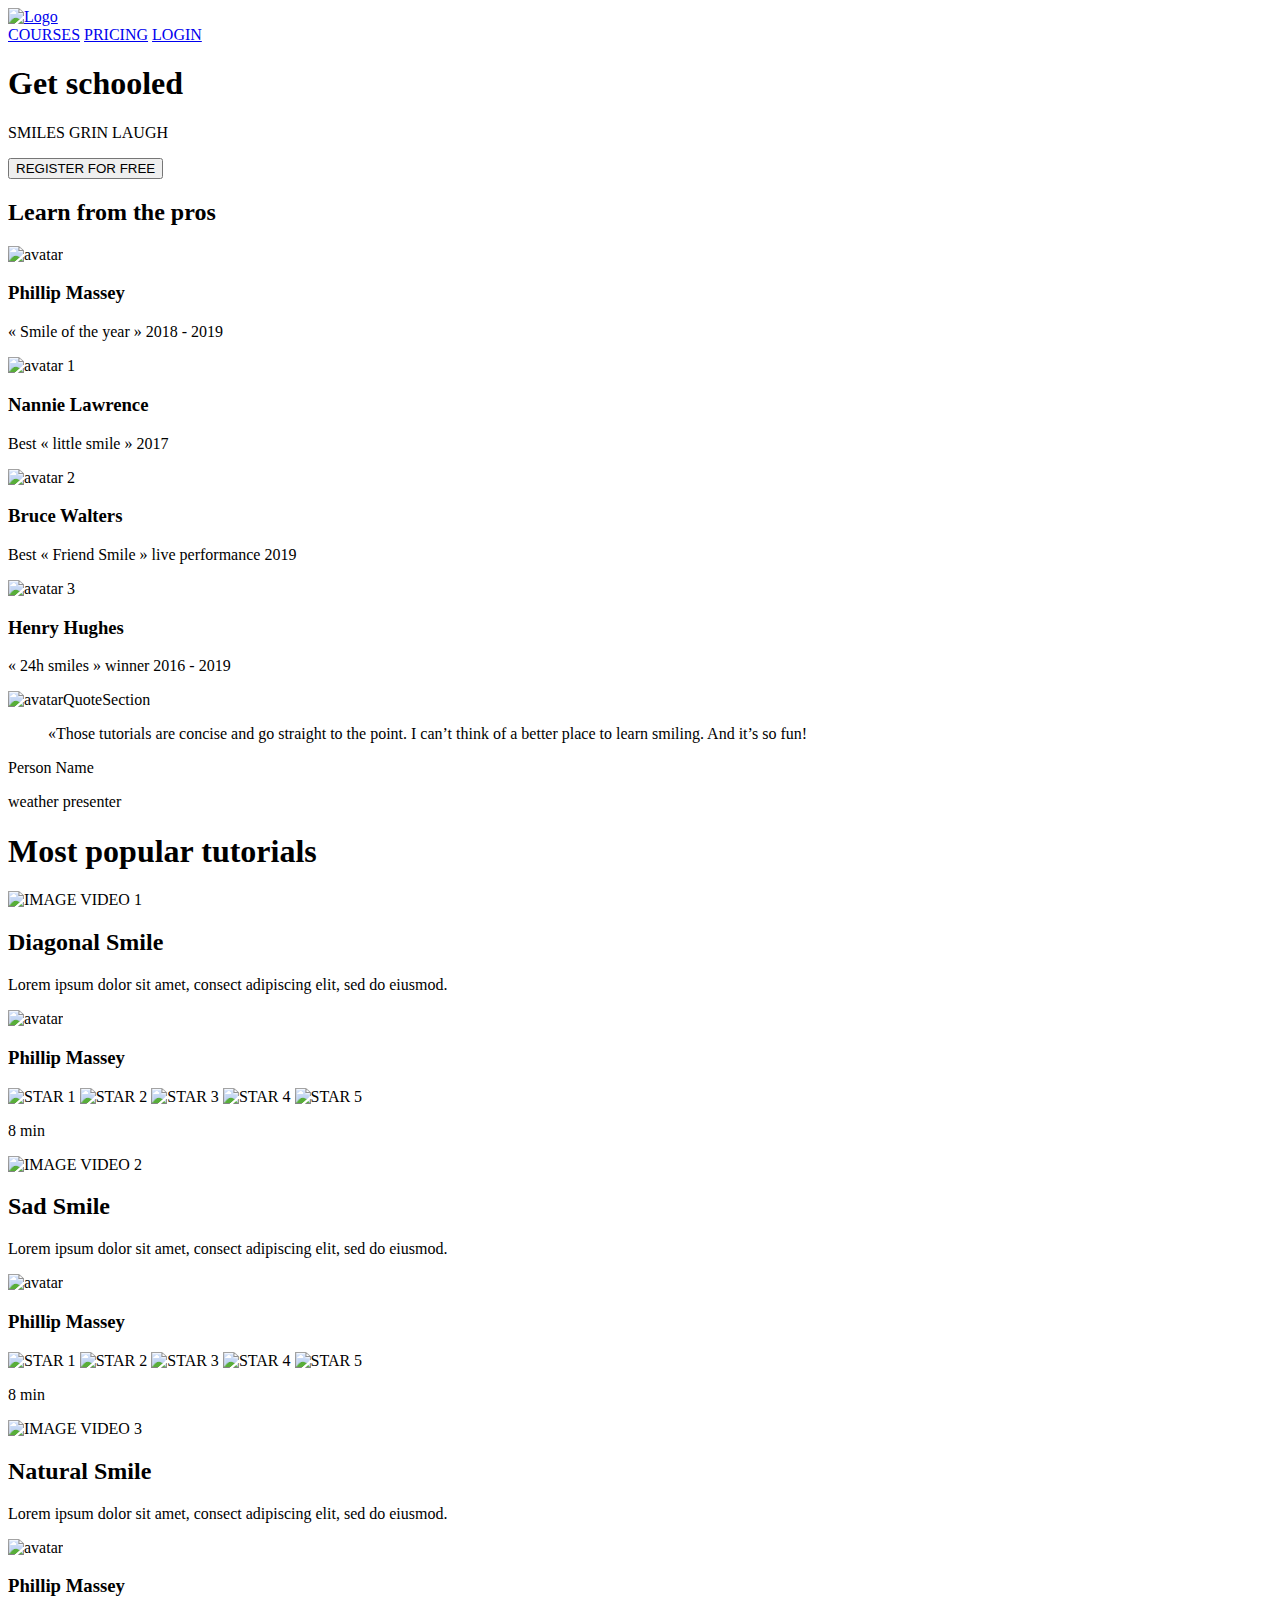
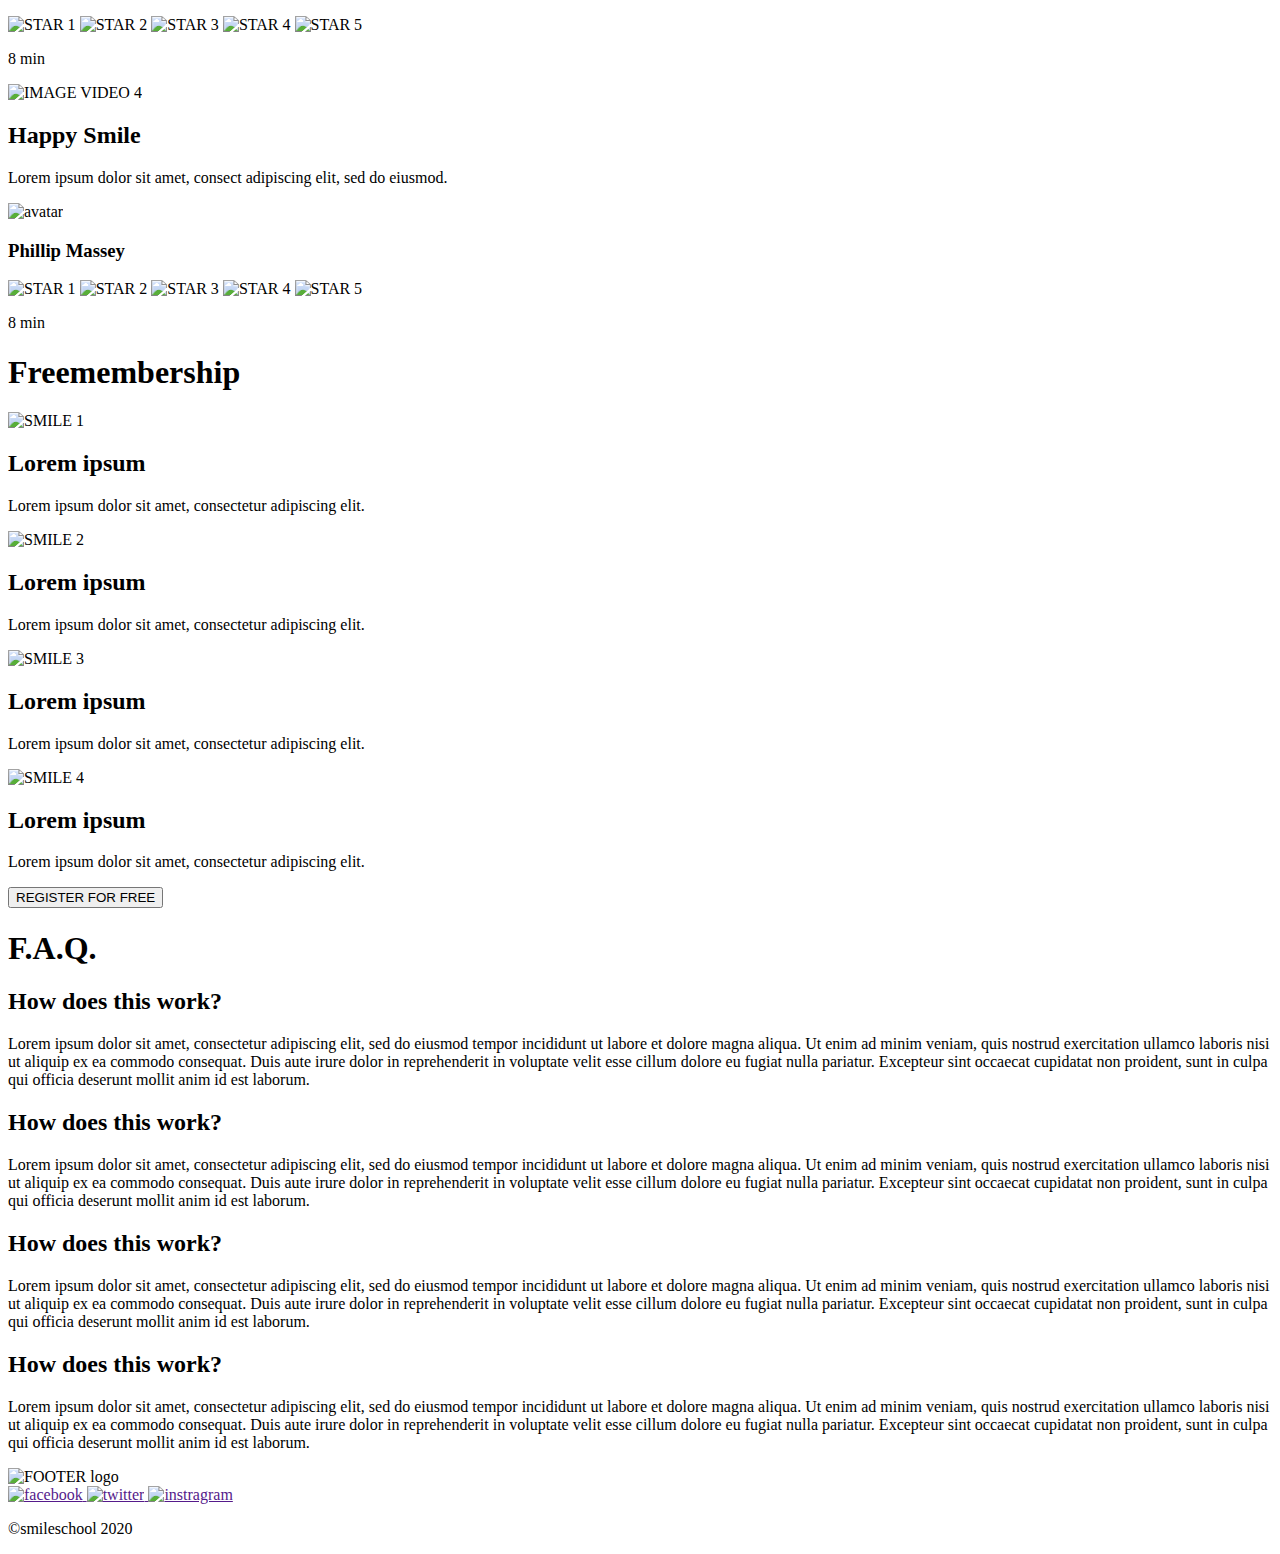
==== index.html @ b21d6a51 "Create index.html" ====
<!DOCTYPE html>
<html lang="en">

<head>
    <meta charset="UTF-8">
    <meta name="viewport" content="width=device-width, initial-scale=1.0">
    <title>Get schooled</title>
    <link rel="stylesheet" href="styles.css">
    <link href="https://fonts.googleapis.com/css2?family=Source+Sans+Pro:wght@200;400;600;700&display=swap" rel="stylesheet">


</head>

<body>
    <header>
        <div>
            <a href="#">
                <img src="./images/logo.svg" alt="Logo"/>
            </a>
        </div>        
        <div class="menu">
            <a href="#">COURSES</a>
            <a href="#">PRICING</a>
            <a href="#">LOGIN</a>
        </div>
    </header>
    <main>
       <section>
        <div class="Title">
            <h1>Get schooled</h1>
            <p>SMILES GRIN LAUGH</p>
            <button>REGISTER FOR FREE</button>
        </div >  
        <div class="pros">
            <h2><span class="highlight">Learn</span> from the pros</h2>
            <div class="avatar">
                <div>
                    <img src="./images/avatar.svg" alt="avatar"/>
                    <h3>Phillip Massey</h3>
                    <p>« Smile of the year » 2018 - 2019</p>
                </div>
                <div>
                    <img src="./images/avatar(1).svg" alt="avatar 1"/>
                    <h3>Nannie Lawrence</h3>
                    <p>Best « little smile » 2017</p>
                </div>
                <div>
                    <img src="./images/avatar(2).svg" alt="avatar 2"/>
                    <h3>Bruce Walters</h3>
                    <p>Best « Friend Smile » live performance 2019</p>
                </div>
                <div>
                    <img src="./images/avatar(3).svg" alt="avatar 3"/>
                    <h3>Henry Hughes</h3>
                    <p>« 24h smiles » winner 2016 - 2019</p>
                </div>
            </div>
        </div>      
       </section>
       <section class="testimonials">
        <div class="testimonialsDiv">
          <img src="./images/avatar(4).svg" alt="avatarQuoteSection">
          <div class="testimonailsText">
            <blockquote>
              «Those tutorials are concise and go straight to the point.
              I can’t think of a better place to learn smiling. And it’s so fun!
            </blockquote>
            <p class="person-name">Person Name</p>
            <p class="weather-presenter">weather presenter</p>
          </div>
        </div>
      </section>
       <section class="tutorials">
        <h1>Most <span class="highlight2">popular</span> tutorials</h1>
        <div class="videosContainer">
            <div class="play">
                <img class="video" src="./videos/preview.svg" alt="IMAGE VIDEO 1"/>
                <h2>Diagonal Smile</h2>
                <p class="tutorialsText">Lorem ipsum dolor sit amet, consect adipiscing elit, sed do eiusmod.</p>
                <div class="avatarAndName">
                    <img class="avatar1" src="./images/avatar.svg" alt="avatar"/>
                    <h3>Phillip Massey</h3>
                </div>
                <div class="star">
                    <img src="./images/Star_1.svg" alt="STAR 1">
                    <img src="./images/Star_1.svg" alt="STAR 2">
                    <img src="./images/Star_1.svg" alt="STAR 3">
                    <img src="./images/Star_1.svg" alt="STAR 4"> 
                    <img src="./images/Star_5.svg" alt="STAR 5">  
                </div>
                <p class="min">8 min</p>
            </div>
            <div class="play">
                <img class="video" src="./videos/preview 1.svg" alt="IMAGE VIDEO 2"/>
                <h2>Sad Smile</h2>
                <p class="tutorialsText">Lorem ipsum dolor sit amet, consect adipiscing elit, sed do eiusmod.</p>
                <div class="avatarAndName" >
                    <img class="avatar1" src="./images/avatar.svg" alt="avatar"/>
                    <h3>Phillip Massey</h3>
                </div>
                <div class="star">
                    <img src="./images/Star_1.svg" alt="STAR 1">
                    <img src="./images/Star_1.svg" alt="STAR 2">
                    <img src="./images/Star_1.svg" alt="STAR 3">
                    <img src="./images/Star_1.svg" alt="STAR 4">
                    <img src="./images/Star_5.svg" alt="STAR 5">  
                </div>
                <p class="min">8 min</p>
            </div>
            <div class="play">
                <img class="video" src="./videos/preview 2.svg" alt="IMAGE VIDEO 3"/>
                <h2>Natural Smile</h2>
                <p class="tutorialsText">Lorem ipsum dolor sit amet, consect adipiscing elit, sed do eiusmod.</p>
                <div class="avatarAndName">
                    <img class="avatar1" src="./images/avatar.svg" alt="avatar"/>
                    <h3>Phillip Massey</h3>
                </div>
                <div class="star">
                    <img src="./images/Star_1.svg" alt="STAR 1">
                    <img src="./images/Star_1.svg" alt="STAR 2">
                    <img src="./images/Star_1.svg" alt="STAR 3">
                    <img src="./images/Star_1.svg" alt="STAR 4">
                    <img src="./images/Star_5.svg" alt="STAR 5">  
                </div>
                <p class="min">8 min</p>
            </div>
            <div class="play">
                <img class="video" src="./videos/preview 3.svg" alt="IMAGE VIDEO 4"/>
                <h2>Happy Smile</h2>
                <p class="tutorialsText">Lorem ipsum dolor sit amet, consect adipiscing elit, sed do eiusmod.</p>
                <div class="avatarAndName">
                    <img class="avatar1" src="./images/avatar.svg" alt="avatar"/>
                    <h3>Phillip Massey</h3>
                </div>
                <div class="star">
                    <img src="./images/Star_1.svg" alt="STAR 1">
                    <img src="./images/Star_1.svg" alt="STAR 2">
                    <img src="./images/Star_1.svg" alt="STAR 3">
                    <img src="./images/Star_1.svg" alt="STAR 4">
                    <img src="./images/Star_5.svg" alt="STAR 5">  
                </div>
                <p class="min">8 min</p>
            </div>
        </div>
       </section>
       <section class="membership">
        <h1><span>Free</span>membership</h1>
        <div class="smileContainer">
            <div class="smile">
                <img src="./images/smile.svg" alt="SMILE 1">
                <h2>Lorem ipsum</h2>
                <p>Lorem ipsum dolor sit amet, consectetur adipiscing elit.</p>
            </div>
            <div class="smile">
                <img src="./images/smile.svg" alt="SMILE 2">
                <h2>Lorem ipsum</h2>
                <p>Lorem ipsum dolor sit amet, consectetur adipiscing elit.</p>
            </div>
            <div class="smile">
                <img src="./images/smile.svg" alt="SMILE 3">
                <h2>Lorem ipsum</h2>
                <p>Lorem ipsum dolor sit amet, consectetur adipiscing elit.</p>
            </div>
            <div class="smile">
                <img src="./images/smile.svg" alt="SMILE 4">
                <h2>Lorem ipsum</h2>
                <p>Lorem ipsum dolor sit amet, consectetur adipiscing elit.</p>
            </div>
        </div>
        <button>REGISTER FOR FREE</button>
       </section>
       <section class="faq">
        <h1>F.A.Q.</h1>
        <div class="faqContainer">
            <div class="question">
                <div>
                    <h2>How does this work?</h2>
                    <p>Lorem ipsum dolor sit amet, consectetur adipiscing elit, sed do eiusmod tempor incididunt ut labore et dolore magna aliqua. Ut enim ad minim veniam, quis nostrud exercitation ullamco laboris nisi ut aliquip ex ea commodo consequat. Duis aute irure dolor in reprehenderit in voluptate velit esse cillum dolore eu fugiat nulla pariatur. Excepteur sint occaecat cupidatat non proident, sunt in culpa qui officia deserunt mollit anim id est laborum.</p>
                </div>
                <div>
                    <h2>How does this work?</h2>
                    <p>Lorem ipsum dolor sit amet, consectetur adipiscing elit, sed do eiusmod tempor incididunt ut labore et dolore magna aliqua. Ut enim ad minim veniam, quis nostrud exercitation ullamco laboris nisi ut aliquip ex ea commodo consequat. Duis aute irure dolor in reprehenderit in voluptate velit esse cillum dolore eu fugiat nulla pariatur. Excepteur sint occaecat cupidatat non proident, sunt in culpa qui officia deserunt mollit anim id est laborum.</p>
                </div>
            </div>
            <div class="question">
                <div>
                    <h2>How does this work?</h2>
                    <p>Lorem ipsum dolor sit amet, consectetur adipiscing elit, sed do eiusmod tempor incididunt ut labore et dolore magna aliqua. Ut enim ad minim veniam, quis nostrud exercitation ullamco laboris nisi ut aliquip ex ea commodo consequat. Duis aute irure dolor in reprehenderit in voluptate velit esse cillum dolore eu fugiat nulla pariatur. Excepteur sint occaecat cupidatat non proident, sunt in culpa qui officia deserunt mollit anim id est laborum.</p>
                </div>
                <div>
                    <h2>How does this work?</h2>
                    <p>Lorem ipsum dolor sit amet, consectetur adipiscing elit, sed do eiusmod tempor incididunt ut labore et dolore magna aliqua. Ut enim ad minim veniam, quis nostrud exercitation ullamco laboris nisi ut aliquip ex ea commodo consequat. Duis aute irure dolor in reprehenderit in voluptate velit esse cillum dolore eu fugiat nulla pariatur. Excepteur sint occaecat cupidatat non proident, sunt in culpa qui officia deserunt mollit anim id est laborum.</p>
                </div>
            </div>
        </div>
       </section>
    </main>
    <footer>
        <div class="footerContainer">
            <div class="footerLogo">
                <img class="footerImg" src="./images/logo.svg" alt="FOOTER logo">
                <div class="footerLogo1">
                    <a href="">
                        <img src="./images/facebook.svg" alt="facebook">
                    </a>
                    <a href="">
                        <img src="./images/twitter.svg" alt="twitter">
                    </a>
                    <a href="">
                        <img src="./images/instragram.svg" alt="instragram">
                    </a>
                </div>
            </div>
            <p>©smileschool 2020</p>
        </div>
    </footer>
</body>
</html>
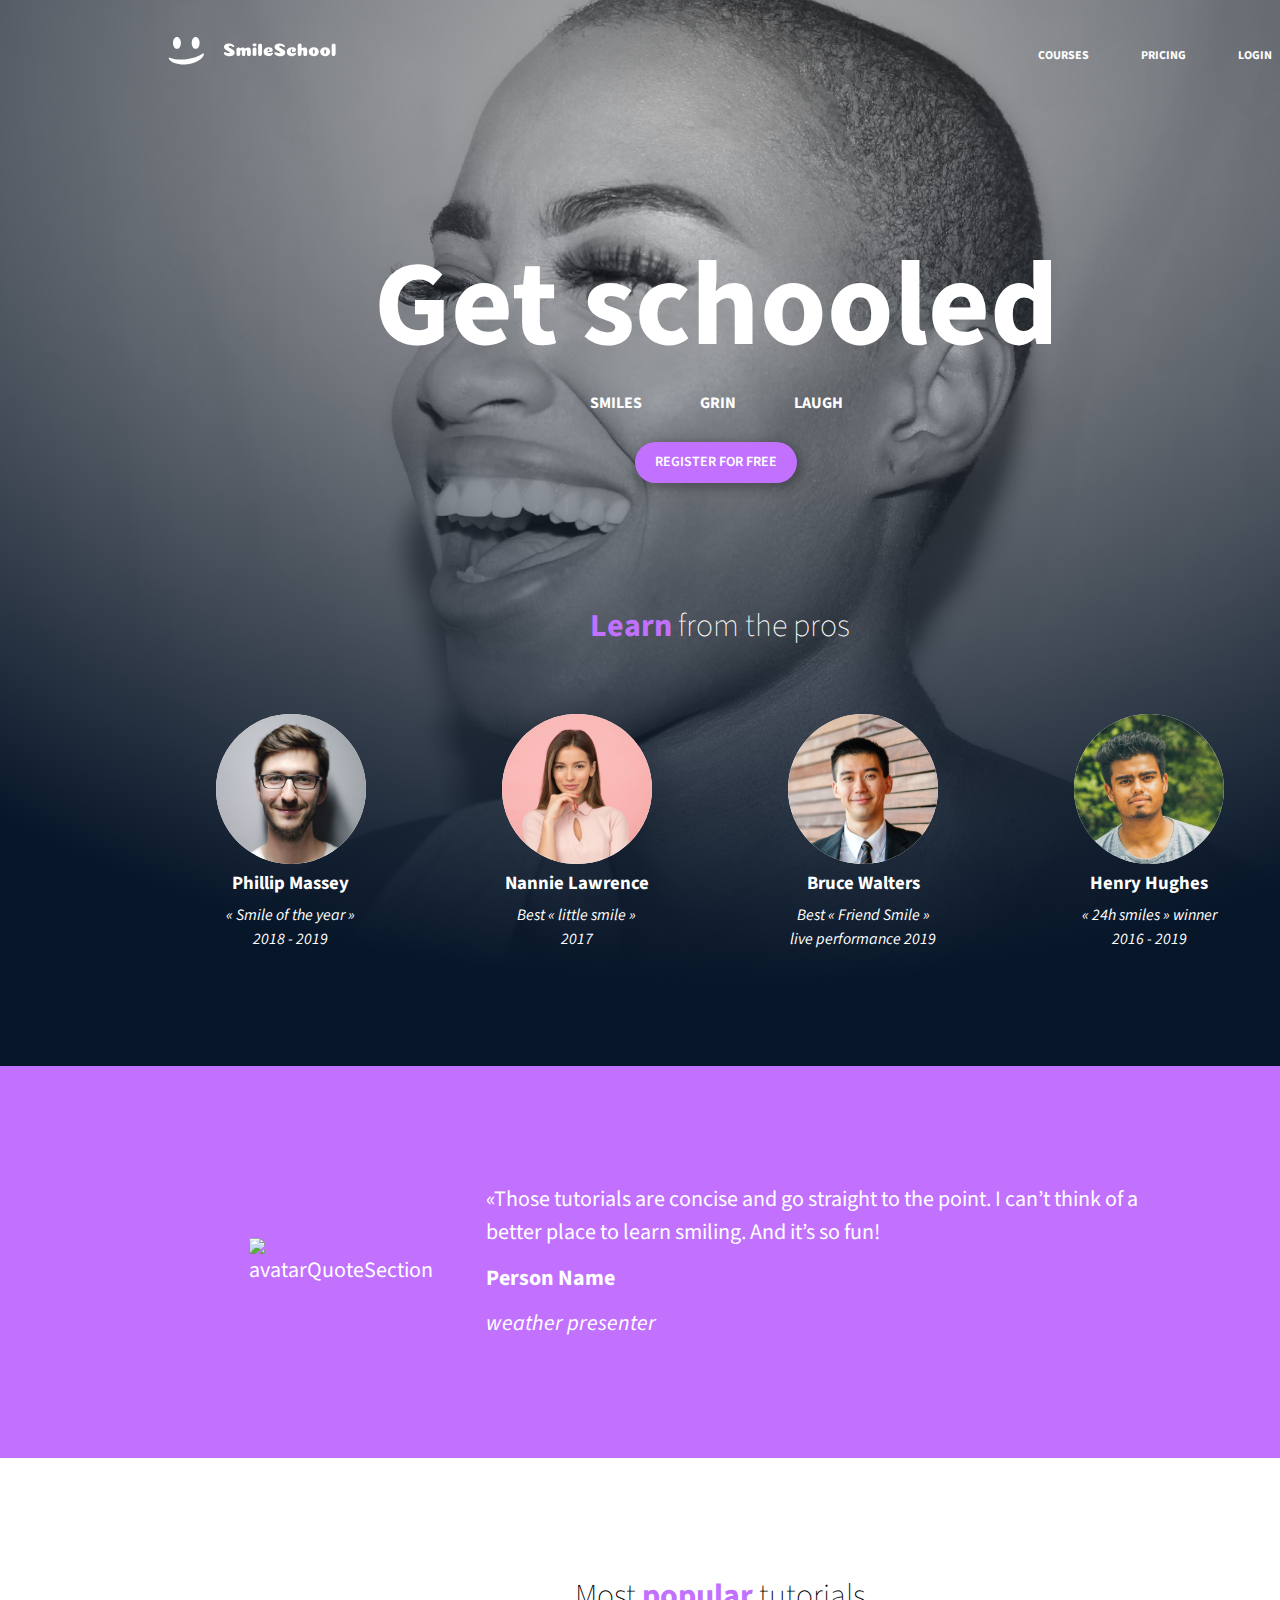
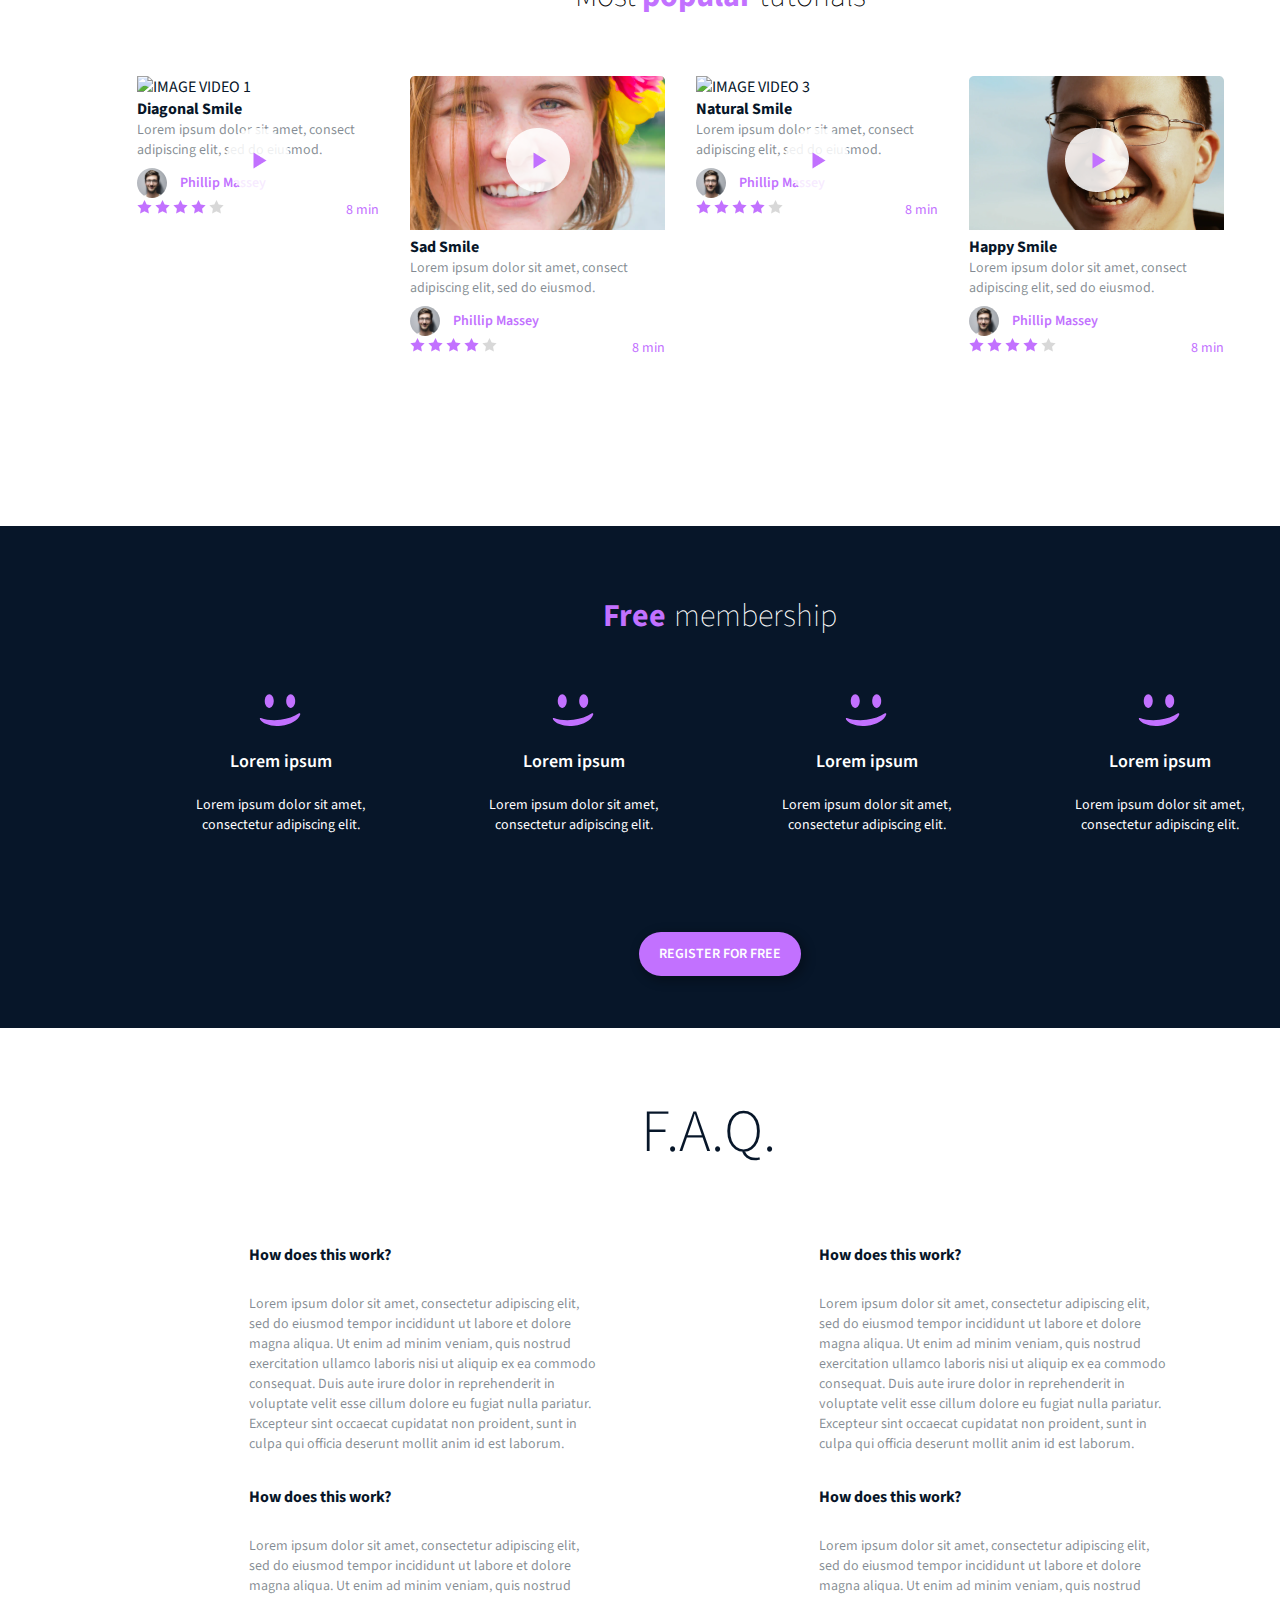
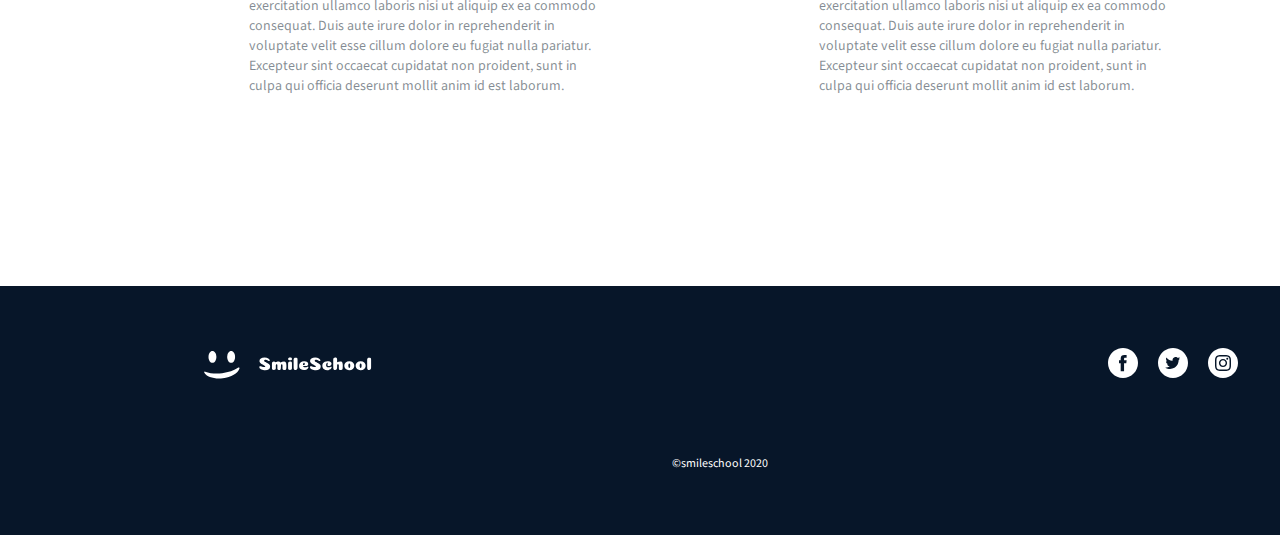
==== commit 15f6c236: "Update index.html" ====
--- a/index.html
+++ b/index.html
@@ -125,7 +125,7 @@
                 <p class="min">8 min</p>
             </div>
             <div class="play">
-                <img class="video" src="./videos/preview 3.svg" alt="IMAGE VIDEO 4"/>
+                <img class="video" src="./videos/preview 3.png" alt="IMAGE VIDEO 4"/>
                 <h2>Happy Smile</h2>
                 <p class="tutorialsText">Lorem ipsum dolor sit amet, consect adipiscing elit, sed do eiusmod.</p>
                 <div class="avatarAndName">
--- a/styles.css
+++ b/styles.css
@@ -0,0 +1,481 @@
+* {
+    margin: 0;
+}
+
+body {
+    width: 1440px;
+    height: 1093px;
+    background-color: #FFFFFF;
+    color: #FFFFFF;
+    font-family: 'Source Sans Pro', sans-serif; 
+    background-image: url('./images/Bitmap.png');
+    background-repeat: no-repeat;
+    
+}
+header{
+    display: flex;
+    align-items: center;
+    justify-content: space-between;
+    width: 1103.41px;
+    height: 29.46px;
+    padding: 40.58px 168.295px;
+
+
+}
+.menu {
+    display: flex;
+    align-items: center;
+    justify-content: space-between;
+    width: 234px;
+    height: 15px;
+}
+.menu a {
+    text-decoration: none; 
+    font-size: 12px;
+    font-weight: 700; 
+    color: #FFFFFF;
+    font-family: 'Source Sans Pro', sans-serif;
+}
+
+.Title{
+    margin-top: 110px;
+    margin-left:-8px ;
+    height: 262px;
+    display: flex;
+    flex-direction: column;
+    align-items: center; 
+ 
+  
+    
+}
+
+.Title h1{
+
+    font-size: 120px;
+    font-weight: 700px; 
+   
+    
+   
+}
+
+.Title p{
+   text-align: justify;
+   -webkit-text-align-last: justify;
+   text-align-last: justify; 
+    width: 253px;
+    height: 20px;
+    font-size: 16px;
+    font-weight: 700; 
+
+}
+
+.Title button{
+    margin-top: 30px;
+    width: 162px;
+    height: 44px;
+    border-radius: 22px;
+    background-color: #C271FF;
+    color: #FFFFFF;
+    border: none;
+    font-family: 'Source Sans Pro', sans-serif; 
+    font-weight: 600;
+    font-size: 14px;
+    box-shadow: 3px 3px 10px 3px rgba(0.25,0.25,0.25,0.25);
+}
+
+.pros{
+    margin-top: 120px;
+    display: flex;
+    flex-direction: column;
+    align-items: center;
+    
+}
+.pros h2 {
+    font-weight: 200;
+    font-size: 32px;
+    
+}
+.highlight{
+    color: #C271FF;
+    font-weight: 700;
+}
+
+.avatar{
+    margin-top: 65px;
+    display: flex;
+    align-items: center;
+    justify-content: space-between;
+    width: 1009px;
+    height: 237px;
+   
+}
+.avatar div {
+    width: 150px;
+    height: 237px;
+    display: flex;
+    flex-direction: column;
+    align-items: center;
+    justify-content: space-between;
+    box-sizing: border-box;
+    line-height: 0;
+    
+}
+.avatar div img {
+    max-width: 100%; 
+    height: auto; 
+}
+.avatar div h2 {
+    height: 27px;
+    line-height: 27px;
+    font-size: 18px;
+}
+.avatar div p {
+   
+    height: 48px;
+    line-height: 24px;
+    font-style: italic;
+    font-size: 16px;
+    text-align: center;
+}
+
+.testimonials{
+    margin-top: 115px;
+    
+    width: 100%;
+    background-color: #c271ff;
+    display: flex;
+    justify-content: center;
+    align-items: center;
+    height: 392px;
+  }
+  
+  .testimonialsDiv{
+    display: flex;
+    align-items: center;
+    justify-content: space-between;
+ 
+    width: 943px;
+    height: 160px;
+    font-size: 22px;
+  }
+  
+  .testimonials img {
+    margin-right: 53px;
+  }
+
+  .testimonailsText {
+    line-height: 33.6px;
+    height: 158px;
+    
+    display: flex;
+    flex-direction: column;
+    justify-content: space-between;
+  }
+  .person-name {
+    font-weight: bold;
+   
+  }
+  
+  .weather-presenter {
+    font-style: italic;
+  
+   
+  }
+
+  .tutorials{
+    margin-top: 115px;
+    margin-bottom: 115px;
+    
+  }
+  
+  .tutorials h1 {
+    color: black;
+    text-align: center;
+    font-weight: 200;
+    font-size: 32px;
+  }
+
+  .highlight2{
+    color: #C271FF;
+    font-weight: 700;
+}
+
+.videosContainer{
+    margin-top: 57.5px;
+    margin-left: 106px;
+    display: flex;
+    width: 255px;
+    height: 335px;
+    gap:31px;
+    padding: 0 31px;
+    color: #071629;
+ }
+ .video {
+    width: 255px;
+    height: 154px;   
+}
+.play {
+    background-attachment: fixed;
+    position: relative;
+}
+
+.play::after {
+    content: ''; 
+    position: absolute;
+    top: 25%;
+    left: 50%;
+    transform: translate(-50%, -50%); 
+    width: 64px; 
+    height: 64px;
+   background-image: url('./images/play.png');
+   background-size: cover;
+   
+}
+
+ .tutorials h2 {
+    font-size: 16px;
+    font-weight: 700;
+ }
+ .tutorialsText {
+    width: 242px;
+    height: 48px;
+    color: rgba(7, 22, 41, 0.5);
+    font-size: 14px;
+    font-weight: 400;
+
+ }
+ 
+ .avatarAndName{
+    display: flex;
+    align-items: center;
+    gap: 13px;
+ }
+ .avatar1{
+    width: 30px;
+    height: 30px;
+ }
+.tutorials h3 {
+    color: #C271FF;
+    font-weight: 600;
+    font-size: 14px;
+}
+
+ .star {
+    width: 107px;
+    height: 15px;
+ }
+ .min {
+margin-top: -13px;
+text-align: right;
+color: #C271FF;
+font-size: 14px;
+font-weight: 400;
+ }
+
+.membership {
+    display: flex;
+    flex-direction: column;
+    align-items: center;
+    justify-content: center;
+    width: 1440px;
+    height: 502px;
+    background-color: #071629;
+    
+}
+
+.membership h1{
+    display: flex;
+    align-items: center;
+    justify-content: space-between;
+    margin-top: 70px;
+    margin-bottom: 58px;
+    width: 234px;
+    height: 40px;
+    font-weight: 200;
+    font-size: 32px;
+}
+.membership h2{
+    width: 256px;
+    height: 26px;
+    font-size: 18px; 
+    font-weight: 600;
+}
+
+.membership img{
+    width: 43.66px;
+    height: 35.35px;
+}
+
+.membership p{
+    width: 221px;
+    height: 52px;
+    font-size: 14px; 
+    font-weight: 400; 
+}
+
+.membership span{
+    color: #C271FF;
+    font-weight: 700;
+}
+
+.membership div{
+    display: flex;
+    justify-content:space-between;
+    align-items:center
+    
+}
+
+.smileContainer{
+    width: 1136px;
+    height: 153px;
+    gap: 27px;
+    padding-bottom: 85px;
+}
+
+.smile{
+    display: flex;
+    justify-content: center;
+    flex-direction: column;
+    align-items: center;
+    width: 257px;
+    height: 153px;
+   text-align: center;
+    
+    
+}
+
+.membership button{
+    margin-bottom: 52px;
+    width: 162px;
+    height: 44px;
+    border-radius: 22px;
+    background-color: #C271FF;
+    color: #FFFFFF;
+    border: none;
+    font-family: 'Source Sans Pro', sans-serif; 
+    font-weight: 600;
+    font-size: 14px;
+    box-shadow: 3px 3px 10px 3px rgba(0.25,0.25,0.25,0.25);
+}
+
+.faq{
+    display: flex;
+    flex-direction: column;
+    align-items: center;
+    justify-content: space-between;
+    width: 920px;
+    height: 707px;
+    padding-top: 67px;
+    padding-left: 249px;
+    padding-bottom: 84px;
+  
+}
+
+.faq h1{
+    display: flex;
+    align-items: center;
+    justify-content: flex-start;
+    width: 136px;
+    height: 75px;
+    color: #071629; 
+    font-size: 60px; 
+    font-weight: 300;
+  
+}
+
+.faq h2{
+    width: 145px;
+    height: 20px;
+    color: #071629;
+    font-size: 16px;
+    font-weight: 700; 
+   
+}
+
+.faq p{
+    width: 350px;
+    height: 192px;
+    color: rgba(7, 22, 41, 0.50);
+    font-size: 14px;
+    font-weight: 400;
+    padding-top: 30px; 
+}
+
+.faqContainer{
+    display: flex;
+    align-items: center;
+    justify-content: center;
+    gap: 220px;
+    padding-bottom: 74px;
+  
+}
+
+.question {
+    display: flex;
+    flex-direction: column;
+    align-items: center;
+    justify-content: center;
+}
+
+footer{
+    display: flex;
+    justify-content: center;
+    align-items: center;
+    width: 1440px;
+    height: 249px; 
+    background-color: #071629;
+}
+
+.footerLogo{
+    display: flex;
+    justify-content: center;
+    align-items: center;
+    width: 1035px;
+    height: 30px; 
+    gap: 736px;
+   
+   
+}
+
+.footerImg{
+    width: 169px;
+    height: 30px; 
+  
+}
+
+.footerLogo1{
+    display: flex;
+    align-items: center;
+    justify-content: space-between;
+    width: 130px;
+    height: 30px; 
+  
+}
+
+.footerLogo1 img {
+    width: 30px;
+    height: 30px;
+
+}
+
+footer p{
+    display: flex;
+    align-items: center;
+    justify-content: center;
+    width: 96px;
+    height: 15px; 
+    font-size: 12px;
+    font-weight: 400; 
+ 
+    text-align: center;
+  
+
+}
+
+.footerContainer {
+    display: flex;
+    flex-direction: column;
+    gap: 75px;
+    align-items: center;
+   
+}
